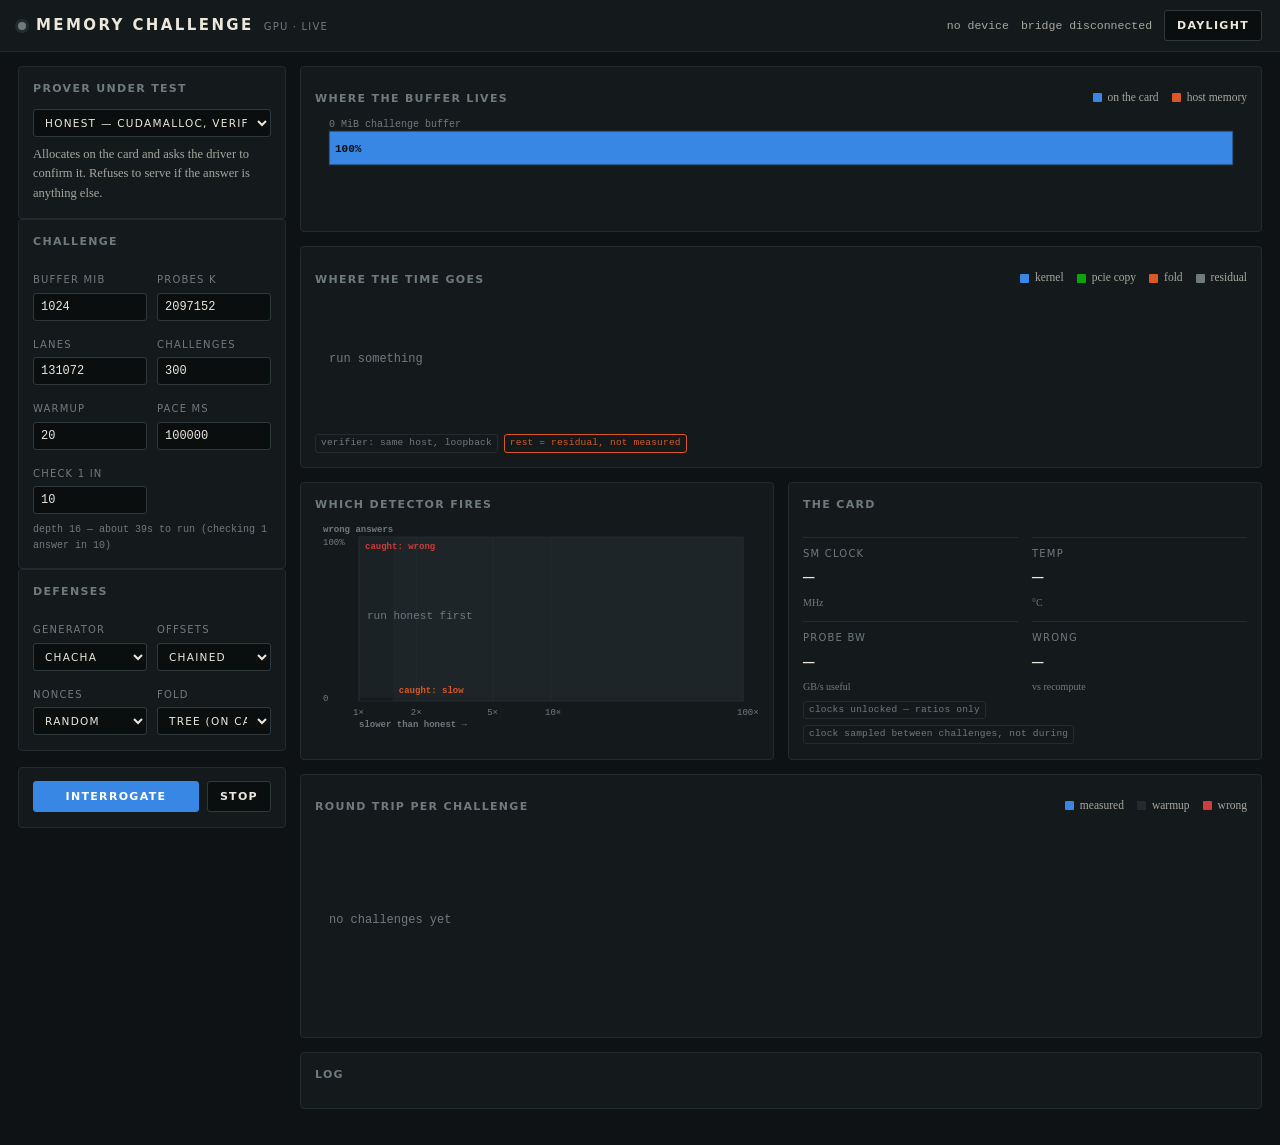
==== demo/static/gpu.html @ 89fce545 "feat: add GPU demo bridge and page; fix canvas height feedback loop bridge_gpu.py spawns the provers" ====
<!doctype html>
<html lang="en" data-theme="dark">
<head>
<meta charset="utf-8">
<meta name="viewport" content="width=device-width, initial-scale=1">
<title>memory challenge · gpu</title>
<link rel="icon" href="data:image/svg+xml,<svg xmlns='http://www.w3.org/2000/svg' viewBox='0 0 32 32'><rect width='32' height='32' rx='6' fill='%230a0e0f'/><g fill='%233987e5'><rect x='4' y='7' width='16' height='6'/><rect x='4' y='16' width='11' height='6'/></g><g fill='%23d95926'><rect x='21' y='7' width='7' height='6'/><rect x='16' y='16' width='12' height='6'/></g></svg>">
<link rel="stylesheet" href="app.css">
<link rel="stylesheet" href="gpu.css">
</head>
<body>
<div id="synthetic">SYNTHETIC DATA — NO GPU — NOT A MEASUREMENT</div>
<header class="rail">
  <div class="rail-id">
    <span class="led" id="led" aria-hidden="true"></span>
    <span class="rail-name">memory challenge</span>
    <span class="rail-role">gpu · live</span>
  </div>
  <div class="rail-right">
    <span class="rail-status" id="deviceText">no device</span>
    <span class="rail-status" id="statusText" role="status">idle</span>
    <button id="themeBtn" class="chip" type="button">daylight</button>
  </div>
</header>

<main>
  <aside class="col-controls">
    <section class="block">
      <h2 class="eyebrow">prover under test</h2>
      <label class="field">
        <select id="mode">
          <option value="honest" selected>honest — cudaMalloc, verified</option>
          <option value="partial">partial — holds it all, keeps a slice off-card</option>
          <option value="uvm">uvm — managed, pages migrate</option>
          <option value="zerocopy">zerocopy — all of it in host memory</option>
          <option value="fake">fake — invents what it doesn't hold</option>
        </select>
      </label>
      <p class="prose" id="modeHint"></p>

      <div class="knob" id="offloadKnob">
        <span class="lab">kept off the card <b class="num" id="offloadLabel">10%</b></span>
        <input type="range" id="offload" min="0" max="50" step="1" value="10">
      </div>
      <div class="knob" id="hogKnob">
        <span class="lab">hbm held hostage <b class="num" id="hogLabel">none</b></span>
        <input type="range" id="hog" min="0" max="16" step="1" value="0">
      </div>
      <div class="knob" id="fracKnob">
        <span class="lab">fraction actually held <b class="num" id="fracLabel">50%</b></span>
        <input type="range" id="frac" min="0" max="100" step="5" value="50">
      </div>
    </section>

    <section class="block">
      <h2 class="eyebrow">challenge</h2>
      <div class="pairs">
        <label class="field"><span class="lab">buffer mib</span><input class="num" type="number" id="mb" value="1024" min="1" max="262144"></label>
        <label class="field"><span class="lab">probes k</span><input class="num" type="number" id="k" value="2097152" min="1" max="16777216"></label>
        <label class="field"><span class="lab">lanes</span><input class="num" type="number" id="lanes" value="131072" min="1" max="262144"></label>
        <label class="field"><span class="lab">challenges</span><input class="num" type="number" id="n" value="300" min="1" max="20000"></label>
        <label class="field"><span class="lab">warmup</span><input class="num" type="number" id="warmup" value="20" min="0" max="20000"></label>
        <label class="field"><span class="lab">pace µs</span><input class="num" type="number" id="gap" value="100000" min="0" max="100000"></label>
        <label class="field"><span class="lab">check 1 in</span><input class="num" type="number" id="verify" value="10" min="1" max="1000"></label>
      </div>
      <p class="prose mini" id="geomHint"></p>
    </section>

    <section class="block">
      <h2 class="eyebrow">defenses</h2>
      <div class="pairs">
        <label class="field"><span class="lab">generator</span>
          <select id="gen"><option value="chacha" selected>chacha</option><option value="splitmix64">splitmix64 (weak)</option></select></label>
        <label class="field"><span class="lab">offsets</span>
          <select id="chain"><option value="dependent" selected>chained</option><option value="independent">independent (weak)</option></select></label>
        <label class="field"><span class="lab">nonces</span>
          <select id="nonce"><option value="random" selected>random</option><option value="sequential">sequential (weak)</option></select></label>
        <label class="field"><span class="lab">fold</span>
          <select id="fold"><option value="tree" selected>tree (on card)</option><option value="sequential">sequential (on host)</option></select></label>
      </div>
    </section>

    <section class="block actions">
      <button id="runBtn" class="go" type="button">Interrogate</button>
      <button id="stopBtn" class="chip" type="button">Stop</button>
    </section>
  </aside>

  <section class="col-instrument">
    <figure class="screen-frame">
      <div class="screen-top">
        <h2 class="eyebrow">where the buffer lives</h2>
        <div class="legend" id="resLegend"></div>
      </div>
      <canvas id="residency"></canvas>
      <div class="badge-row" id="resBadges"></div>
    </figure>

    <figure class="screen-frame">
      <div class="screen-top">
        <h2 class="eyebrow">where the time goes</h2>
        <div class="legend" id="timeLegend"></div>
      </div>
      <canvas id="timesplit"></canvas>
      <div class="badge-row">
        <span class="badge">verifier: same host, loopback</span>
        <span class="badge warn">rest = residual, not measured</span>
      </div>
    </figure>

    <div class="split">
      <figure class="screen-frame">
        <div class="screen-top"><h2 class="eyebrow">which detector fires</h2></div>
        <canvas id="detect"></canvas>
      </figure>

      <section class="block">
        <h2 class="eyebrow">the card</h2>
        <dl class="readouts">
          <div><dt class="lab">sm clock</dt><dd class="num" id="cSm">—</dd><dd class="foot">MHz</dd></div>
          <div><dt class="lab">temp</dt><dd class="num" id="cTemp">—</dd><dd class="foot">°C</dd></div>
          <div><dt class="lab">probe bw</dt><dd class="num" id="cGbps">—</dd><dd class="foot">GB/s useful</dd></div>
          <div><dt class="lab">wrong</dt><dd class="num" id="cErr">—</dd><dd class="foot">vs recompute</dd></div>
        </dl>
        <div class="badge-row" id="cardBadges"></div>
      </section>
    </div>

    <figure class="screen-frame">
      <div class="screen-top">
        <h2 class="eyebrow">round trip per challenge</h2>
        <div class="legend" id="latLegend"></div>
      </div>
      <canvas id="latency"></canvas>
    </figure>

    <section class="block log-panel">
      <h2 class="eyebrow">log</h2>
      <div class="log-scroll" id="log"></div>
    </section>
  </section>
</main>
<script src="gpu.js"></script>
</body>
</html>
---- demo/static/app.css ----
/* app.css — the demo dressed as what it actually is: a measuring instrument.
 *
 * Three faces, three jobs. Condensed grotesque for engraved panel labels, a
 * monospace for every measured number (tabular, so figures don't dance as they
 * update), and an old-style serif for the prose — this repo explains itself in
 * paragraphs, and that voice belongs to a lab notebook, not to UI chrome.
 *
 * The two data hues are the validated categorical pair (blue slot 1, orange
 * slot 2): they clear CVD separation and 3:1 against every surface used here,
 * which the obvious green/red pair does not (ΔE 4.1 under deuteranopia). They
 * mean one thing throughout:
 *      blue   = served from fast memory
 *      orange = went to storage
 *
 * A third hue (aqua) joins them for provers that hold the data NOWHERE. Three is
 * the ceiling: no five-hue set drawn from this palette clears the normal-vision
 * floor with every pair on screen at once, so the five prover modes are told
 * apart by hue FAMILY plus a marker shape per mode, never by hue alone.
 * Chrome stays achromatic so the data hues are the only saturated colour.
 */

:root {
  --face-label: "Avenir Next Condensed", "HelveticaNeue-CondensedBold",
                "Roboto Condensed", "Arial Narrow", system-ui, sans-serif;
  --face-num:   ui-monospace, "SF Mono", SFMono-Regular, Menlo, Consolas, monospace;
  --face-prose: "Iowan Old Style", "Palatino Linotype", Palatino, Georgia, serif;
}

:root[data-theme="dark"] {
  color-scheme: dark;
  --plane:   #0e1214;
  --panel:   #141a1c;
  --inset:   #0a0e0f;
  --ink:     #ece7dc;
  --ink-2:   #a8a79f;
  --muted:   #6f7a7d;
  --hair:    #232b2e;
  --axis:    #2f393c;
  --fast:    #3987e5;   /* holds it in fast memory */
  --slow:    #d95926;   /* reads it from storage */
  --none:    #199e70;   /* does not hold it at all */
  --critical:#d03b3b;
  --good:    #0ca30c;
  --glow:    0 0 0 1px #232b2e, inset 0 1px 0 rgba(236,231,220,.04);
}
:root[data-theme="light"] {
  color-scheme: light;
  --plane:   #f2f0ea;
  --panel:   #faf8f2;
  --inset:   #eeece4;
  --ink:     #14181a;
  --ink-2:   #4a5254;
  --muted:   #78807f;
  --hair:    #e2e0d6;
  --axis:    #cdcbc0;
  --fast:    #2a78d6;
  --slow:    #eb6834;
  --none:    #1baf7a;
  --critical:#c22f2f;
  --good:    #0a8a0a;
  --glow:    0 0 0 1px #e2e0d6, inset 0 1px 0 rgba(255,255,255,.6);
}

* { box-sizing: border-box; }
body {
  margin: 0; background: var(--plane); color: var(--ink);
  font-family: var(--face-prose); font-size: 14px; line-height: 1.55;
}

/* engraved labels: the instrument's silkscreen */
.eyebrow, .lab, .chip, .go, select, th, .rail-name, .rail-role, .hero-lab, .state {
  font-family: var(--face-label);
  text-transform: uppercase;
  letter-spacing: .12em;
}
.eyebrow {
  font-size: 11px; font-weight: 600; color: var(--muted);
  margin: 0 0 10px; display: block;
}
.lab { font-size: 10px; color: var(--muted); display: block; }
.num { font-family: var(--face-num); font-variant-numeric: tabular-nums; }
.prose { font-family: var(--face-prose); color: var(--ink-2); font-size: 12.5px; margin: 8px 0 0; }
.prose.inline { display: inline; margin: 0; text-transform: none; letter-spacing: 0; }

/* ── top rail ─────────────────────────────────────────────────────────── */
.rail {
  display: flex; align-items: center; justify-content: space-between; gap: 16px;
  padding: 10px 18px; background: var(--panel);
  border-bottom: 1px solid var(--hair); position: sticky; top: 0; z-index: 5;
}
.rail-id { display: flex; align-items: baseline; gap: 10px; }
.rail-name { font-size: 15px; font-weight: 600; letter-spacing: .16em; }
.rail-role { font-size: 10px; color: var(--muted); }
.rail-right { display: flex; align-items: center; gap: 12px; }
.rail-status { font-family: var(--face-num); font-size: 11.5px; color: var(--ink-2); }
.led {
  width: 8px; height: 8px; border-radius: 50%; background: var(--muted);
  box-shadow: 0 0 0 3px var(--hair); align-self: center;
}
.led.busy { background: var(--slow); box-shadow: 0 0 10px var(--slow), 0 0 0 3px var(--hair); animation: blink 1.2s infinite; }
.led.done { background: var(--fast); box-shadow: 0 0 10px var(--fast), 0 0 0 3px var(--hair); }
.led.err  { background: var(--critical); box-shadow: 0 0 10px var(--critical), 0 0 0 3px var(--hair); }
@keyframes blink { 50% { opacity: .3; } }

/* ── layout ───────────────────────────────────────────────────────────── */
main {
  display: grid; grid-template-columns: 268px minmax(0, 1fr);
  gap: 14px; padding: 14px 18px 36px; align-items: start;
}
.col-instrument { display: flex; flex-direction: column; gap: 14px; min-width: 0; }
.block {
  background: var(--panel); border: 1px solid var(--hair); border-radius: 4px;
  padding: 13px 14px 15px;
}
.block-head { display: flex; align-items: baseline; justify-content: space-between; gap: 8px 14px; flex-wrap: wrap; }
/* The legend must wrap inside the panel rather than run off its edge, so it has to
   be allowed to shrink below its content width. */
.block-head .legend { flex: 1 1 auto; min-width: 0; justify-content: flex-end; }
.split { display: grid; grid-template-columns: minmax(0, 1fr) minmax(0, 1fr); gap: 14px; }
.hero { display: grid; grid-template-columns: minmax(0, 1.35fr) minmax(260px, .65fr); gap: 14px; }
@media (max-width: 1180px) {
  main { grid-template-columns: 1fr; }
  .hero, .split { grid-template-columns: 1fr; }
}

/* ── controls ─────────────────────────────────────────────────────────── */
.field { display: block; margin: 12px 0 0; }
.field .lab { margin-bottom: 5px; }
.field .lab b { color: var(--ink); letter-spacing: 0; font-size: 12px; }
select, input[type="number"] {
  width: 100%; padding: 6px 7px; color: var(--ink); background: var(--inset);
  border: 1px solid var(--axis); border-radius: 3px; font-size: 12px;
}
select { font-size: 10.5px; }
input[type="number"] { font-family: var(--face-num); }
input[type="range"] { width: 100%; accent-color: var(--slow); margin: 2px 0 0; }
.pairs { display: grid; grid-template-columns: 1fr 1fr; gap: 4px 10px; }
.actions { display: flex; gap: 8px; margin-top: 16px; }
button {
  font-size: 11px; font-weight: 600; cursor: pointer; border-radius: 3px;
  padding: 8px 12px; border: 1px solid var(--axis);
  background: var(--inset); color: var(--ink);
}
button.go { background: var(--fast); border-color: var(--fast); color: #fff; flex: 1; }
button.small { padding: 5px 9px; margin-top: 10px; }
button:disabled { opacity: .4; cursor: default; }
button:hover:not(:disabled) { filter: brightness(1.12); }
:focus-visible { outline: 2px solid var(--fast); outline-offset: 2px; }

/* ── the screen: signature element ────────────────────────────────────── */
.screen-frame {
  margin: 0; padding: 13px 14px 14px; background: var(--panel);
  border: 1px solid var(--hair); border-radius: 4px;
}
.screen-top { display: flex; align-items: baseline; justify-content: space-between; gap: 10px; }
.screen-top .eyebrow { margin-bottom: 8px; }
.engrave { font-size: 10px; color: var(--muted); letter-spacing: .04em; }
#pagemap {
  width: 100%; display: block; background: var(--inset);
  border: 1px solid var(--axis); border-radius: 2px; box-shadow: var(--glow);
}
/* Canvases MUST carry an explicit CSS height. With only a height attribute a
   canvas lays out at its intrinsic 300xH ratio, so a full-width one becomes
   absurdly tall and the page grows with it. */
canvas { width: 100%; display: block; touch-action: none; }
#pagemap  { height: 420px; }
#latency  { height: 240px; }
#collapse { height: 200px; }
/* GPU page. A canvas with no CSS height falls back to its own bitmap height,
   which is the thing the script is setting — so leaving these out lets the
   element grow every frame. */
#hbm      { height: 120px; }
#split    { height: 200px; }
@media (max-width: 1180px) { #pagemap { height: 340px; } }

/* ── verdict ──────────────────────────────────────────────────────────── */
.verdict {
  background: var(--panel); border: 1px solid var(--hair); border-radius: 4px;
  padding: 13px 14px 15px; display: flex; flex-direction: column;
}
.state {
  font-size: 12px; font-weight: 600; margin: 0; color: var(--ink-2);
  padding-bottom: 10px; border-bottom: 1px solid var(--hair);
}
.state.holding { color: var(--fast); }
.state.storage { color: var(--slow); }
.state.wrong   { color: var(--critical); }
.hero-num { margin: 14px 0 0; }
.hero-num b {
  display: block; font-size: 54px; line-height: .95; font-weight: 500;
  letter-spacing: -.02em;
}
.hero-lab { display: block; font-size: 10.5px; color: var(--muted); margin-top: 7px; }
.readouts {
  margin: auto 0 0; padding-top: 14px; display: grid; gap: 11px 14px;
  grid-template-columns: 1fr 1fr;
}
.readouts > div { border-top: 1px solid var(--hair); padding-top: 8px; }
.readouts dd { margin: 2px 0 0; font-size: 19px; }
.readouts dd.foot { font-size: 10px; color: var(--muted); font-family: var(--face-prose); }
.readouts dd.alarm { color: var(--critical); }

/* ── legends: identity is never colour alone ──────────────────────────── */
.legend {
  display: flex; gap: 13px; flex-wrap: wrap; margin-top: 9px;
  font-family: var(--face-prose); font-size: 11.5px; color: var(--ink-2);
}
.legend span { display: inline-flex; align-items: center; gap: 6px; white-space: nowrap; }
.legend i { width: 9px; height: 9px; border-radius: 1px; background: currentColor; flex: none; }
.legend .badge {
  color: var(--critical); border: 1px solid var(--critical);
  border-radius: 2px; padding: 0 6px; font-family: var(--face-label);
  font-size: 10px; letter-spacing: .1em; text-transform: uppercase;
}

/* ── ledger ───────────────────────────────────────────────────────────── */
.log-scroll { overflow: auto; max-height: 244px; margin-top: 2px; }
table.ledger { width: 100%; border-collapse: collapse; font-family: var(--face-num); font-size: 11.5px; font-variant-numeric: tabular-nums; }
table.ledger th {
  position: sticky; top: 0; background: var(--panel); text-align: left;
  font-size: 9.5px; font-weight: 600; color: var(--muted);
  padding: 4px 8px; border-bottom: 1px solid var(--axis);
}
table.ledger td { padding: 2px 8px; border-bottom: 1px solid var(--hair); white-space: nowrap; color: var(--ink-2); }
table.ledger td:first-child { color: var(--muted); }
table.ledger tr.bad td { color: var(--critical); }
table.ledger tr.warm td { color: var(--muted); }
.v-ok::before { content: "✓ "; }
.v-bad::before { content: "✕ "; }

/* ── process output ───────────────────────────────────────────────────── */
.log-panel summary { cursor: pointer; }
.log-panel summary::marker { color: var(--muted); }
#log {
  margin: 10px 0 0; max-height: 200px; overflow: auto; font-size: 11px;
  color: var(--ink-2); white-space: pre-wrap;
}

/* ── tooltip ──────────────────────────────────────────────────────────── */
.tip {
  position: fixed; z-index: 20; pointer-events: none; font-size: 11.5px; line-height: 1.5;
  background: var(--panel); color: var(--ink); border: 1px solid var(--axis);
  border-radius: 3px; padding: 6px 9px; box-shadow: 0 8px 26px rgba(0,0,0,.35);
}
.tip b { font-weight: 600; }
.tip .k { color: var(--muted); }

@media (prefers-reduced-motion: reduce) {
  .led.busy { animation: none; }
}
---- demo/static/gpu.css ----
/* gpu.css — styles specific to the GPU page, loaded after app.css.
 *
 * Every canvas gets an explicit height here. That is not cosmetic: a canvas
 * with no CSS height falls back to its own bitmap height, which the drawing
 * code sets, so the element grows on every redraw until the tab dies. The CSS
 * box has to be the authority. */
#residency { height: 96px; }
#timesplit { height: 132px; }
#detect    { height: 210px; }
#latency   { height: 200px; }

/* A caveat you can see without reading a paragraph. */
.badge {
  display: inline-flex; align-items: center; gap: 4px;
  font-family: var(--face-num); font-size: 9.5px; letter-spacing: .02em;
  color: var(--muted); border: 1px solid var(--hair); border-radius: 3px;
  padding: 1px 5px; white-space: nowrap;
}
.badge.warn { color: var(--slow); border-color: var(--slow); }
.badge-row { display: flex; gap: 6px; flex-wrap: wrap; margin-top: 6px; }

/* Shown only when the page is being fed by fake_feed.py, so a recording made
 * against synthetic data can never be mistaken for a measurement. */
#synthetic {
  display: none; background: var(--slow); color: #12080a;
  font-family: var(--face-num); font-size: 11px; font-weight: 700;
  letter-spacing: .08em; text-align: center; padding: 3px;
}
#synthetic.on { display: block; }

.screen-top .legend { margin-left: auto; }
.mini { font-family: var(--face-num); font-size: 10px; color: var(--muted); }
.knob { margin-top: 8px; }
.knob input[type=range] { width: 100%; }
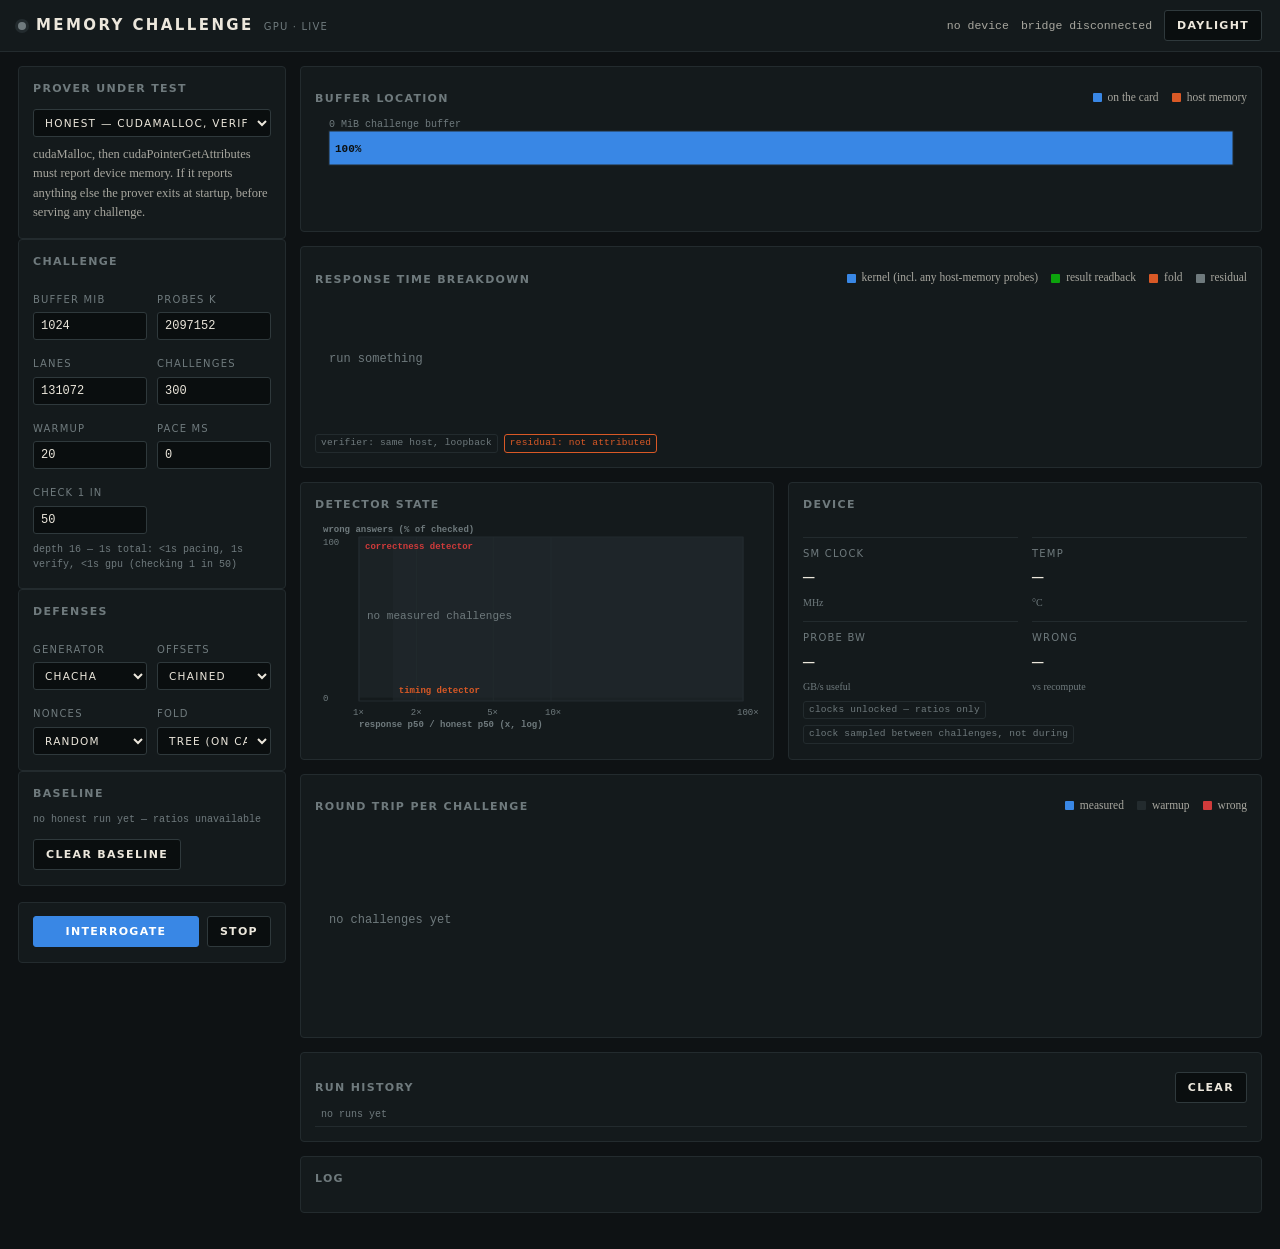
==== commit afd38b5b: "demo: record runs to disk, fix detector denominator, retarget reserve slider Six changes to the GPU " ====
--- a/demo/static/gpu.html
+++ b/demo/static/gpu.html
@@ -30,24 +30,24 @@
       <label class="field">
         <select id="mode">
           <option value="honest" selected>honest — cudaMalloc, verified</option>
-          <option value="partial">partial — holds it all, keeps a slice off-card</option>
-          <option value="uvm">uvm — managed, pages migrate</option>
-          <option value="zerocopy">zerocopy — all of it in host memory</option>
-          <option value="fake">fake — invents what it doesn't hold</option>
+          <option value="partial">partial — slice served from host memory</option>
+          <option value="uvm">uvm — cudaMallocManaged, pages migrate</option>
+          <option value="zerocopy">zerocopy — whole buffer in host memory</option>
+          <option value="fake">fake — fabricates the withheld part</option>
         </select>
       </label>
       <p class="prose" id="modeHint"></p>
 
       <div class="knob" id="offloadKnob">
-        <span class="lab">kept off the card <b class="num" id="offloadLabel">10%</b></span>
+        <span class="lab">host-resident fraction <b class="num" id="offloadLabel">10%</b></span>
         <input type="range" id="offload" min="0" max="50" step="1" value="10">
       </div>
       <div class="knob" id="hogKnob">
-        <span class="lab">hbm held hostage <b class="num" id="hogLabel">none</b></span>
+        <span class="lab">free hbm after reserve <b class="num" id="hogLabel">all</b></span>
         <input type="range" id="hog" min="0" max="16" step="1" value="0">
       </div>
       <div class="knob" id="fracKnob">
-        <span class="lab">fraction actually held <b class="num" id="fracLabel">50%</b></span>
+        <span class="lab">fraction held <b class="num" id="fracLabel">50%</b></span>
         <input type="range" id="frac" min="0" max="100" step="5" value="50">
       </div>
     </section>
@@ -60,8 +60,8 @@
         <label class="field"><span class="lab">lanes</span><input class="num" type="number" id="lanes" value="131072" min="1" max="262144"></label>
         <label class="field"><span class="lab">challenges</span><input class="num" type="number" id="n" value="300" min="1" max="20000"></label>
         <label class="field"><span class="lab">warmup</span><input class="num" type="number" id="warmup" value="20" min="0" max="20000"></label>
-        <label class="field"><span class="lab">pace µs</span><input class="num" type="number" id="gap" value="100000" min="0" max="100000"></label>
-        <label class="field"><span class="lab">check 1 in</span><input class="num" type="number" id="verify" value="10" min="1" max="1000"></label>
+        <label class="field"><span class="lab">pace µs</span><input class="num" type="number" id="gap" value="0" min="0" max="100000"></label>
+        <label class="field"><span class="lab">check 1 in</span><input class="num" type="number" id="verify" value="50" min="1" max="1000"></label>
       </div>
       <p class="prose mini" id="geomHint"></p>
     </section>
@@ -80,6 +80,13 @@
       </div>
     </section>
 
+    <section class="block">
+      <h2 class="eyebrow">baseline</h2>
+      <p class="prose mini" id="baseText">no honest run yet</p>
+      <div class="badge-row" id="baseBadges"></div>
+      <button id="clearBaseBtn" class="chip" type="button">Clear baseline</button>
+    </section>
+
     <section class="block actions">
       <button id="runBtn" class="go" type="button">Interrogate</button>
       <button id="stopBtn" class="chip" type="button">Stop</button>
@@ -89,7 +96,7 @@
   <section class="col-instrument">
     <figure class="screen-frame">
       <div class="screen-top">
-        <h2 class="eyebrow">where the buffer lives</h2>
+        <h2 class="eyebrow">buffer location</h2>
         <div class="legend" id="resLegend"></div>
       </div>
       <canvas id="residency"></canvas>
@@ -98,24 +105,24 @@
 
     <figure class="screen-frame">
       <div class="screen-top">
-        <h2 class="eyebrow">where the time goes</h2>
+        <h2 class="eyebrow">response time breakdown</h2>
         <div class="legend" id="timeLegend"></div>
       </div>
       <canvas id="timesplit"></canvas>
       <div class="badge-row">
         <span class="badge">verifier: same host, loopback</span>
-        <span class="badge warn">rest = residual, not measured</span>
+        <span class="badge warn">residual: not attributed</span>
       </div>
     </figure>
 
     <div class="split">
       <figure class="screen-frame">
-        <div class="screen-top"><h2 class="eyebrow">which detector fires</h2></div>
+        <div class="screen-top"><h2 class="eyebrow">detector state</h2></div>
         <canvas id="detect"></canvas>
       </figure>
 
       <section class="block">
-        <h2 class="eyebrow">the card</h2>
+        <h2 class="eyebrow">device</h2>
         <dl class="readouts">
           <div><dt class="lab">sm clock</dt><dd class="num" id="cSm">—</dd><dd class="foot">MHz</dd></div>
           <div><dt class="lab">temp</dt><dd class="num" id="cTemp">—</dd><dd class="foot">°C</dd></div>
@@ -134,6 +141,14 @@
       <canvas id="latency"></canvas>
     </figure>
 
+    <figure class="screen-frame">
+      <div class="screen-top">
+        <h2 class="eyebrow">run history</h2>
+        <button id="clearHistBtn" class="chip" type="button">Clear</button>
+      </div>
+      <div class="hist-scroll"><table class="hist" id="hist"></table></div>
+    </figure>
+
     <section class="block log-panel">
       <h2 class="eyebrow">log</h2>
       <div class="log-scroll" id="log"></div>
--- a/demo/static/gpu.css
+++ b/demo/static/gpu.css
@@ -32,3 +32,23 @@
 .mini { font-family: var(--face-num); font-size: 10px; color: var(--muted); }
 .knob { margin-top: 8px; }
 .knob input[type=range] { width: 100%; }
+
+/* Run history. Fixed height with its own scroll so the table can never push
+ * the page taller — the same reason every canvas above is pinned. */
+.hist-scroll { max-height: 190px; overflow: auto; }
+table.hist {
+  width: 100%; border-collapse: collapse;
+  font-family: var(--face-num); font-size: 10px;
+}
+table.hist th {
+  position: sticky; top: 0; background: var(--panel, #0f1518);
+  text-align: left; font-weight: 600; color: var(--muted);
+  padding: 3px 6px; border-bottom: 1px solid var(--hair);
+}
+table.hist td {
+  padding: 3px 6px; border-bottom: 1px solid var(--hair);
+  color: var(--ink); white-space: nowrap;
+}
+table.hist td.muted { color: var(--muted); }
+table.hist .bad { color: var(--critical); }
+#clearBaseBtn, #clearHistBtn { margin-top: 6px; }
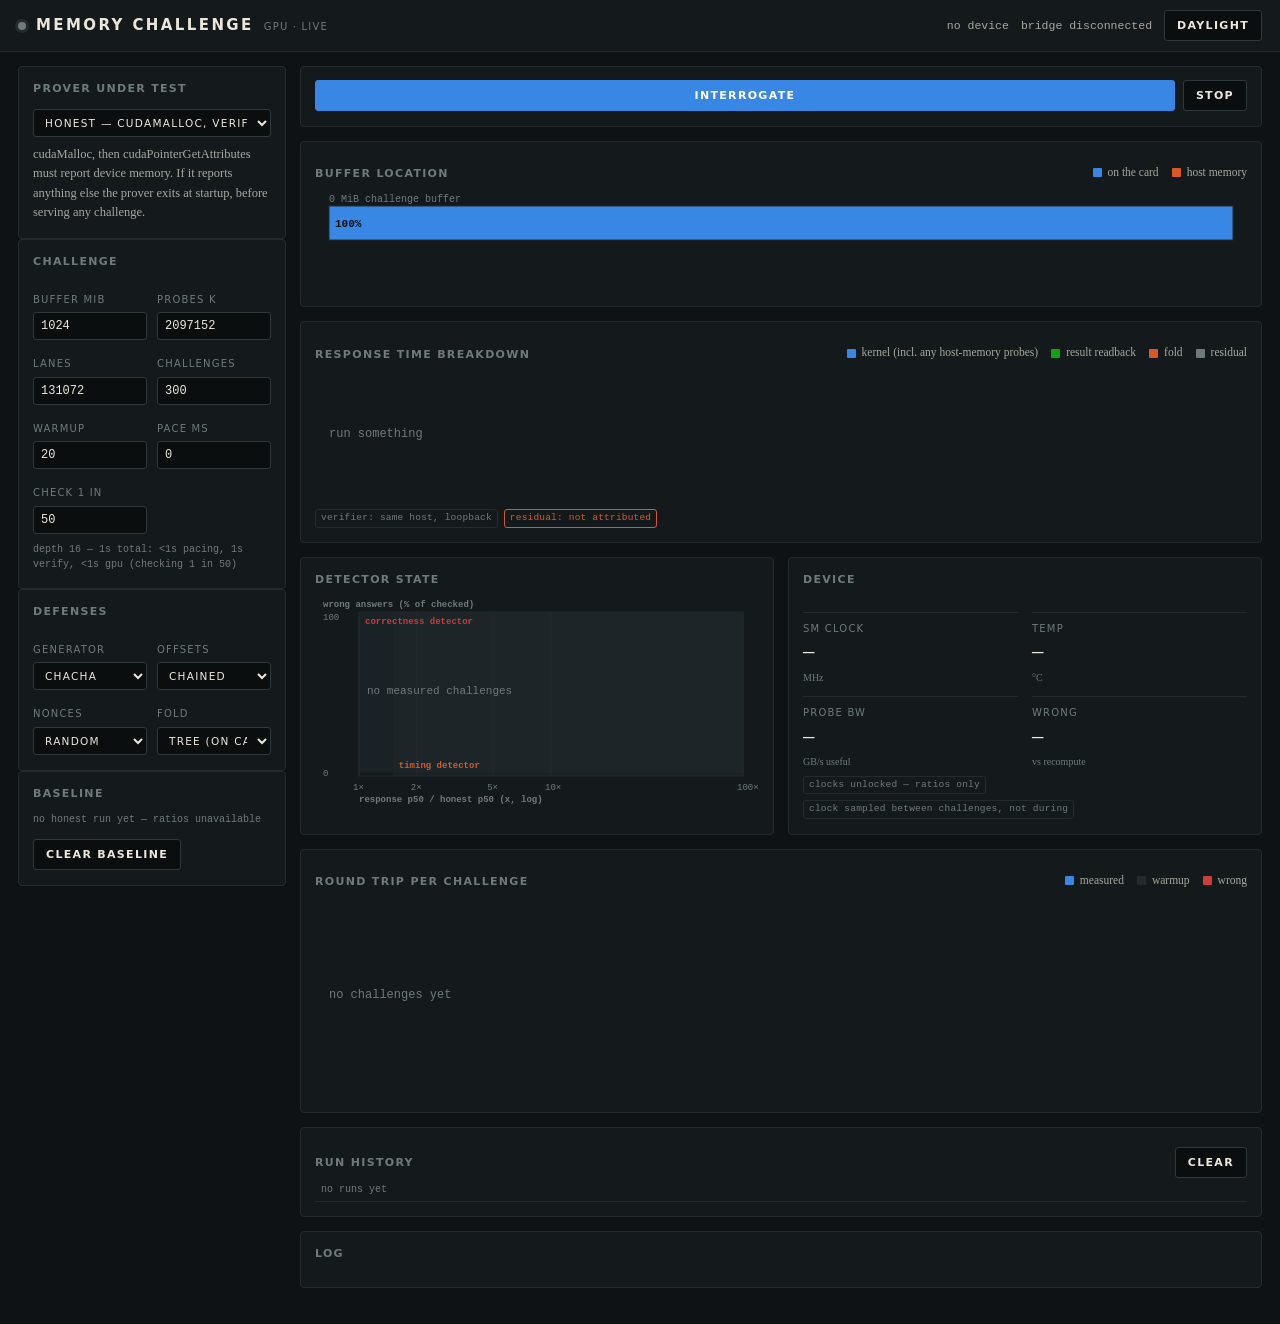
==== commit a80e0f4b: "demo: move Interrogate and Stop to the top of the instrument column The run buttons sat at the botto" ====
--- a/demo/static/gpu.html
+++ b/demo/static/gpu.html
@@ -87,13 +87,13 @@
       <button id="clearBaseBtn" class="chip" type="button">Clear baseline</button>
     </section>
 
+  </aside>
+
+  <section class="col-instrument">
     <section class="block actions">
       <button id="runBtn" class="go" type="button">Interrogate</button>
       <button id="stopBtn" class="chip" type="button">Stop</button>
     </section>
-  </aside>
-
-  <section class="col-instrument">
     <figure class="screen-frame">
       <div class="screen-top">
         <h2 class="eyebrow">buffer location</h2>
--- a/demo/static/gpu.css
+++ b/demo/static/gpu.css
@@ -52,3 +52,8 @@
 table.hist td.muted { color: var(--muted); }
 table.hist .bad { color: var(--critical); }
 #clearBaseBtn, #clearHistBtn { margin-top: 6px; }
+
+/* The run buttons sit at the top of the instrument column. app.css gives
+ * .actions a top margin for its old place under the controls; here the
+ * column's own gap already spaces it. */
+.col-instrument > .actions { margin-top: 0; }
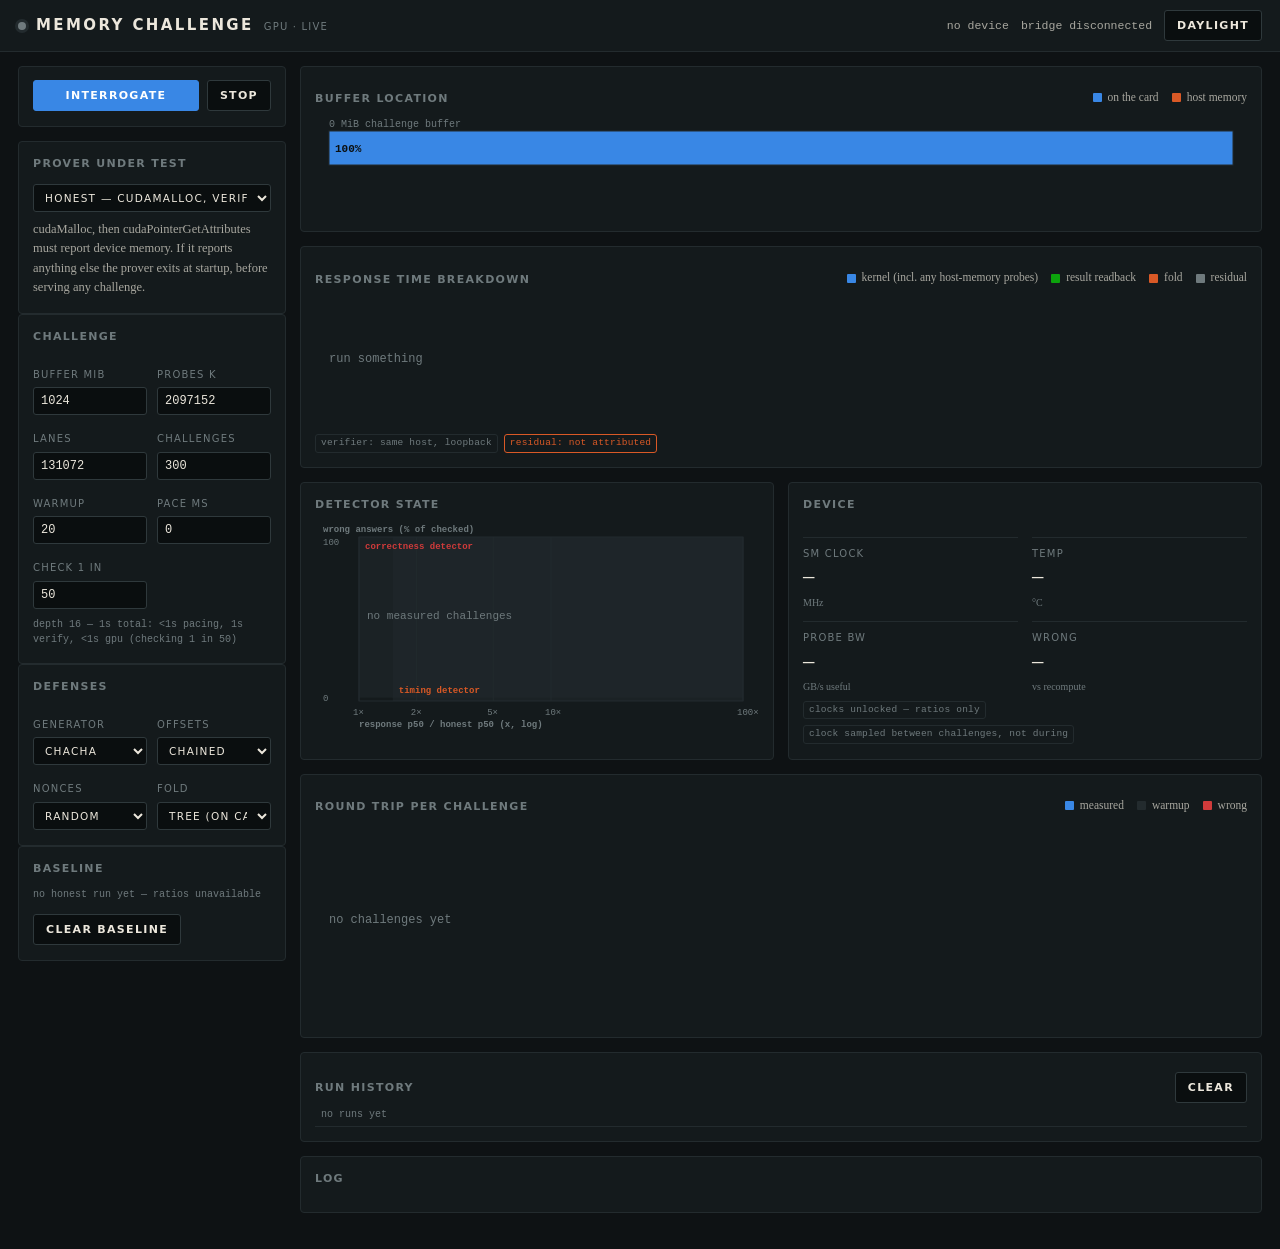
==== commit 51ee0ea9: "demo: put Interrogate and Stop at the top of the controls column Supersedes the previous commit, whi" ====
--- a/demo/static/gpu.html
+++ b/demo/static/gpu.html
@@ -25,6 +25,10 @@
 
 <main>
   <aside class="col-controls">
+    <section class="block actions">
+      <button id="runBtn" class="go" type="button">Interrogate</button>
+      <button id="stopBtn" class="chip" type="button">Stop</button>
+    </section>
     <section class="block">
       <h2 class="eyebrow">prover under test</h2>
       <label class="field">
@@ -90,10 +94,6 @@
   </aside>
 
   <section class="col-instrument">
-    <section class="block actions">
-      <button id="runBtn" class="go" type="button">Interrogate</button>
-      <button id="stopBtn" class="chip" type="button">Stop</button>
-    </section>
     <figure class="screen-frame">
       <div class="screen-top">
         <h2 class="eyebrow">buffer location</h2>
--- a/demo/static/gpu.css
+++ b/demo/static/gpu.css
@@ -53,7 +53,7 @@
 table.hist .bad { color: var(--critical); }
 #clearBaseBtn, #clearHistBtn { margin-top: 6px; }
 
-/* The run buttons sit at the top of the instrument column. app.css gives
- * .actions a top margin for its old place under the controls; here the
- * column's own gap already spaces it. */
-.col-instrument > .actions { margin-top: 0; }
+/* The run buttons lead the controls column. app.css gives .actions a top
+ * margin for its old place under the last control; at the top it needs the
+ * space below instead, matching the 14px gap between the other panels. */
+.col-controls > .actions { margin: 0 0 14px; }
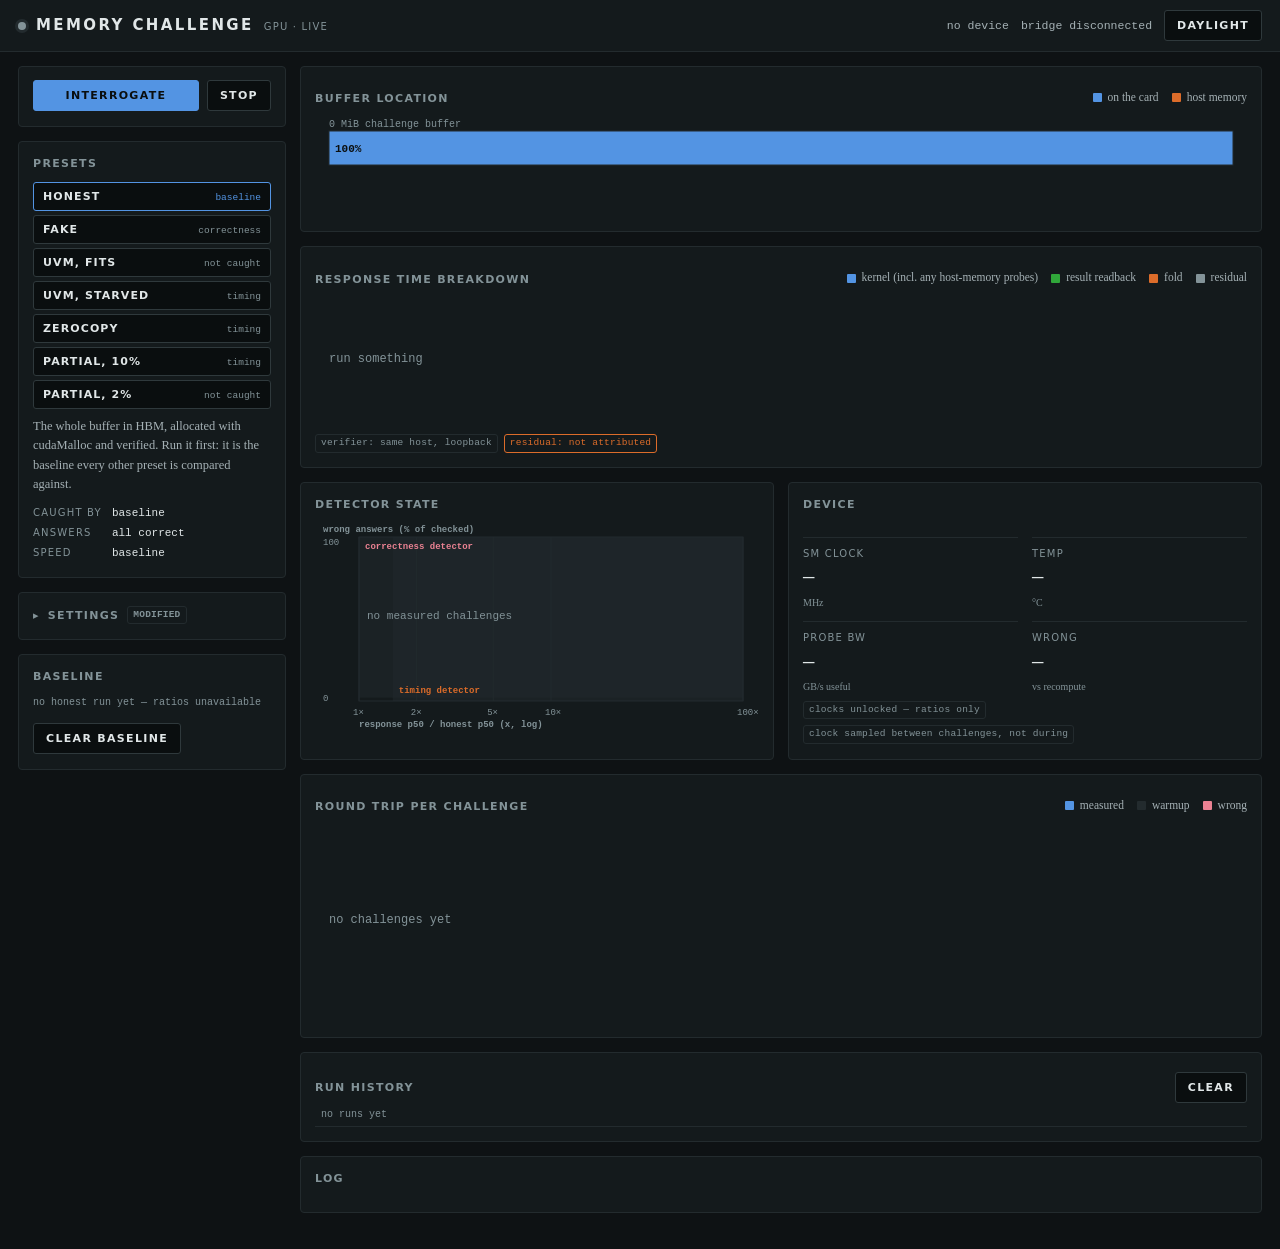
==== commit 0e99c36b: "demo: add cheat presets and fold the controls into a settings panel Each preset sets every control t" ====
--- a/demo/static/gpu.html
+++ b/demo/static/gpu.html
@@ -30,7 +30,16 @@
       <button id="stopBtn" class="chip" type="button">Stop</button>
     </section>
     <section class="block">
-      <h2 class="eyebrow">prover under test</h2>
+      <h2 class="eyebrow">presets</h2>
+      <div class="presets" id="presets"></div>
+      <p class="prose" id="presetHint"></p>
+      <dl class="expect" id="presetExpect"></dl>
+    </section>
+
+    <details class="adv" id="adv">
+      <summary class="block">settings <span class="badge" id="customBadge" hidden>modified</span></summary>
+    <section class="block">
+      <h2 class="eyebrow">prover</h2>
       <label class="field">
         <select id="mode">
           <option value="honest" selected>honest — cudaMalloc, verified</option>
@@ -83,6 +92,8 @@
           <select id="fold"><option value="tree" selected>tree (on card)</option><option value="sequential">sequential (on host)</option></select></label>
       </div>
     </section>
+
+    </details>
 
     <section class="block">
       <h2 class="eyebrow">baseline</h2>
--- a/demo/static/app.css
+++ b/demo/static/app.css
@@ -26,22 +26,30 @@
   --face-prose: "Iowan Old Style", "Palatino Linotype", Palatino, Georgia, serif;
 }
 
+/* Dark theme. The neutrals share the surfaces' cool hue (195) so the three
+ * text levels read as one family, and each is set by contrast on --panel
+ * rather than by eye: --ink 14:1, --ink-2 8:1, --muted 5.5:1. --muted carries
+ * every label, tick, and legend at 9-11px, so it sits well above the 4.5:1
+ * floor. The accents keep their hues and meanings but share a lightness
+ * (~5.6:1), so none of them shouts. --critical is the exception on purpose:
+ * rose and lighter (6.8:1), because it sits next to --slow in the residency
+ * bar and at equal lightness red and orange blur together. */
 :root[data-theme="dark"] {
   color-scheme: dark;
   --plane:   #0e1214;
   --panel:   #141a1c;
   --inset:   #0a0e0f;
-  --ink:     #ece7dc;
-  --ink-2:   #a8a79f;
-  --muted:   #6f7a7d;
+  --ink:     #e1e7e8;
+  --ink-2:   #a5b1b5;
+  --muted:   #839398;
   --hair:    #232b2e;
   --axis:    #2f393c;
-  --fast:    #3987e5;   /* holds it in fast memory */
-  --slow:    #d95926;   /* reads it from storage */
-  --none:    #199e70;   /* does not hold it at all */
-  --critical:#d03b3b;
-  --good:    #0ca30c;
-  --glow:    0 0 0 1px #232b2e, inset 0 1px 0 rgba(236,231,220,.04);
+  --fast:    #5394e3;   /* holds it in fast memory */
+  --slow:    #dc6c2a;   /* reads it from storage */
+  --none:    #29a47b;   /* does not hold it at all */
+  --critical:#eb8293;
+  --good:    #30a73a;
+  --glow:    0 0 0 1px #232b2e, inset 0 1px 0 rgba(225,231,232,.04);
 }
 :root[data-theme="light"] {
   color-scheme: light;
@@ -142,6 +150,8 @@
   background: var(--inset); color: var(--ink);
 }
 button.go { background: var(--fast); border-color: var(--fast); color: #fff; flex: 1; }
+/* White on the dark theme's lighter blue is 3.1:1; the page's own ink on it is 6.2:1. */
+:root[data-theme="dark"] button.go { color: var(--inset); }
 button.small { padding: 5px 9px; margin-top: 10px; }
 button:disabled { opacity: .4; cursor: default; }
 button:hover:not(:disabled) { filter: brightness(1.12); }
--- a/demo/static/gpu.css
+++ b/demo/static/gpu.css
@@ -57,3 +57,33 @@
  * margin for its old place under the last control; at the top it needs the
  * space below instead, matching the 14px gap between the other panels. */
 .col-controls > .actions { margin: 0 0 14px; }
+
+/* Presets lead the controls; every knob they set lives in the collapsed
+ * settings panel below, so a demo shows a named configuration and nothing to
+ * fiddle with unless you open it. */
+.col-controls { display: flex; flex-direction: column; gap: 14px; }
+.col-controls > .actions { margin: 0; }
+.presets { display: flex; flex-direction: column; gap: 4px; }
+button.preset {
+  display: flex; justify-content: space-between; align-items: baseline; gap: 8px;
+  width: 100%; text-align: left; padding: 7px 9px;
+  font-family: var(--face-label); text-transform: uppercase; letter-spacing: .1em;
+}
+button.preset .by {
+  font-family: var(--face-num); text-transform: none; letter-spacing: 0;
+  font-size: 9.5px; font-weight: 500; color: var(--muted);
+}
+button.preset[aria-pressed="true"] { border-color: var(--fast); }
+button.preset[aria-pressed="true"] .by { color: var(--fast); }
+.expect { display: grid; grid-template-columns: auto 1fr; gap: 3px 10px; margin: 10px 0 0; }
+.expect dt { font-family: var(--face-label); text-transform: uppercase; letter-spacing: .12em; font-size: 10px; color: var(--muted); }
+.expect dd { margin: 0; font-family: var(--face-num); font-size: 11px; color: var(--ink); }
+.adv > summary.block {
+  cursor: pointer; list-style: none; display: flex; align-items: center; gap: 8px;
+  font-family: var(--face-label); text-transform: uppercase; letter-spacing: .12em;
+  font-size: 11px; font-weight: 600; color: var(--muted);
+}
+.adv > summary.block::-webkit-details-marker { display: none; }
+.adv > summary.block::before { content: "▸"; }
+.adv[open] > summary.block::before { content: "▾"; }
+.adv[open] { display: flex; flex-direction: column; gap: 14px; }
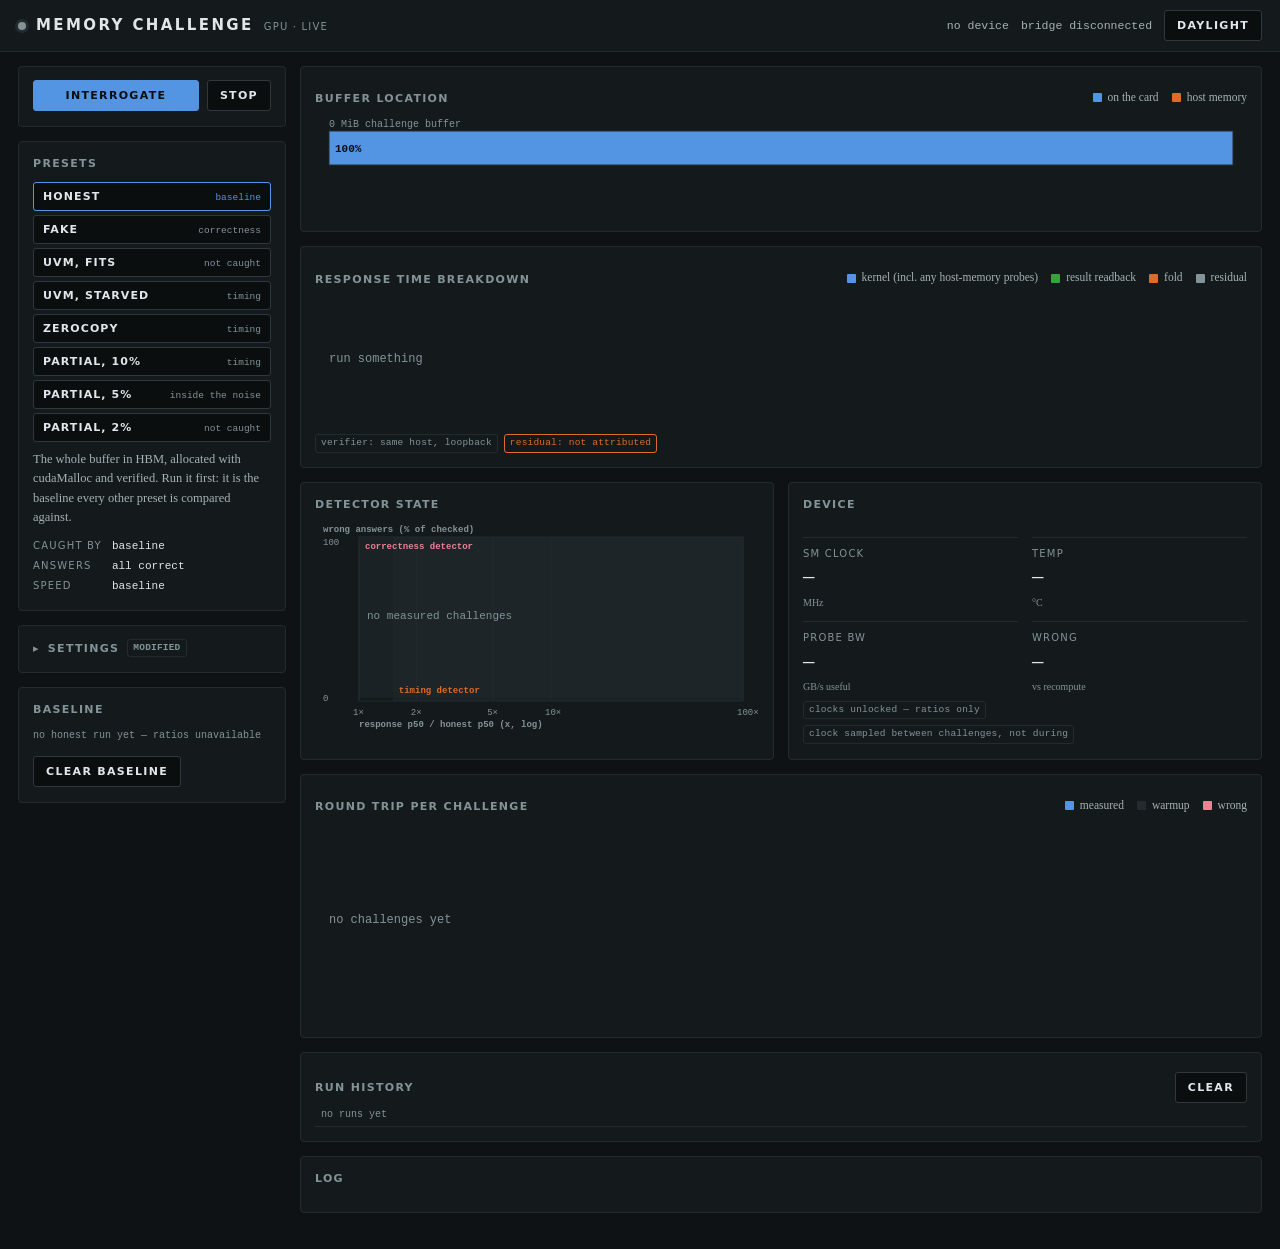
==== commit 05518a40: "Make argon2d the GPU demo's default generator The GPU provers now serve build mode, so the demo can " ====
--- a/demo/static/gpu.html
+++ b/demo/static/gpu.html
@@ -83,7 +83,7 @@
       <h2 class="eyebrow">defenses</h2>
       <div class="pairs">
         <label class="field"><span class="lab">generator</span>
-          <select id="gen"><option value="chacha" selected>chacha</option><option value="splitmix64">splitmix64 (weak)</option></select></label>
+          <select id="gen"><option value="argon2d" selected>argon2d</option><option value="chacha">chacha</option><option value="splitmix64">splitmix64 (weak)</option></select></label>
         <label class="field"><span class="lab">offsets</span>
           <select id="chain"><option value="dependent" selected>chained</option><option value="independent">independent (weak)</option></select></label>
         <label class="field"><span class="lab">nonces</span>
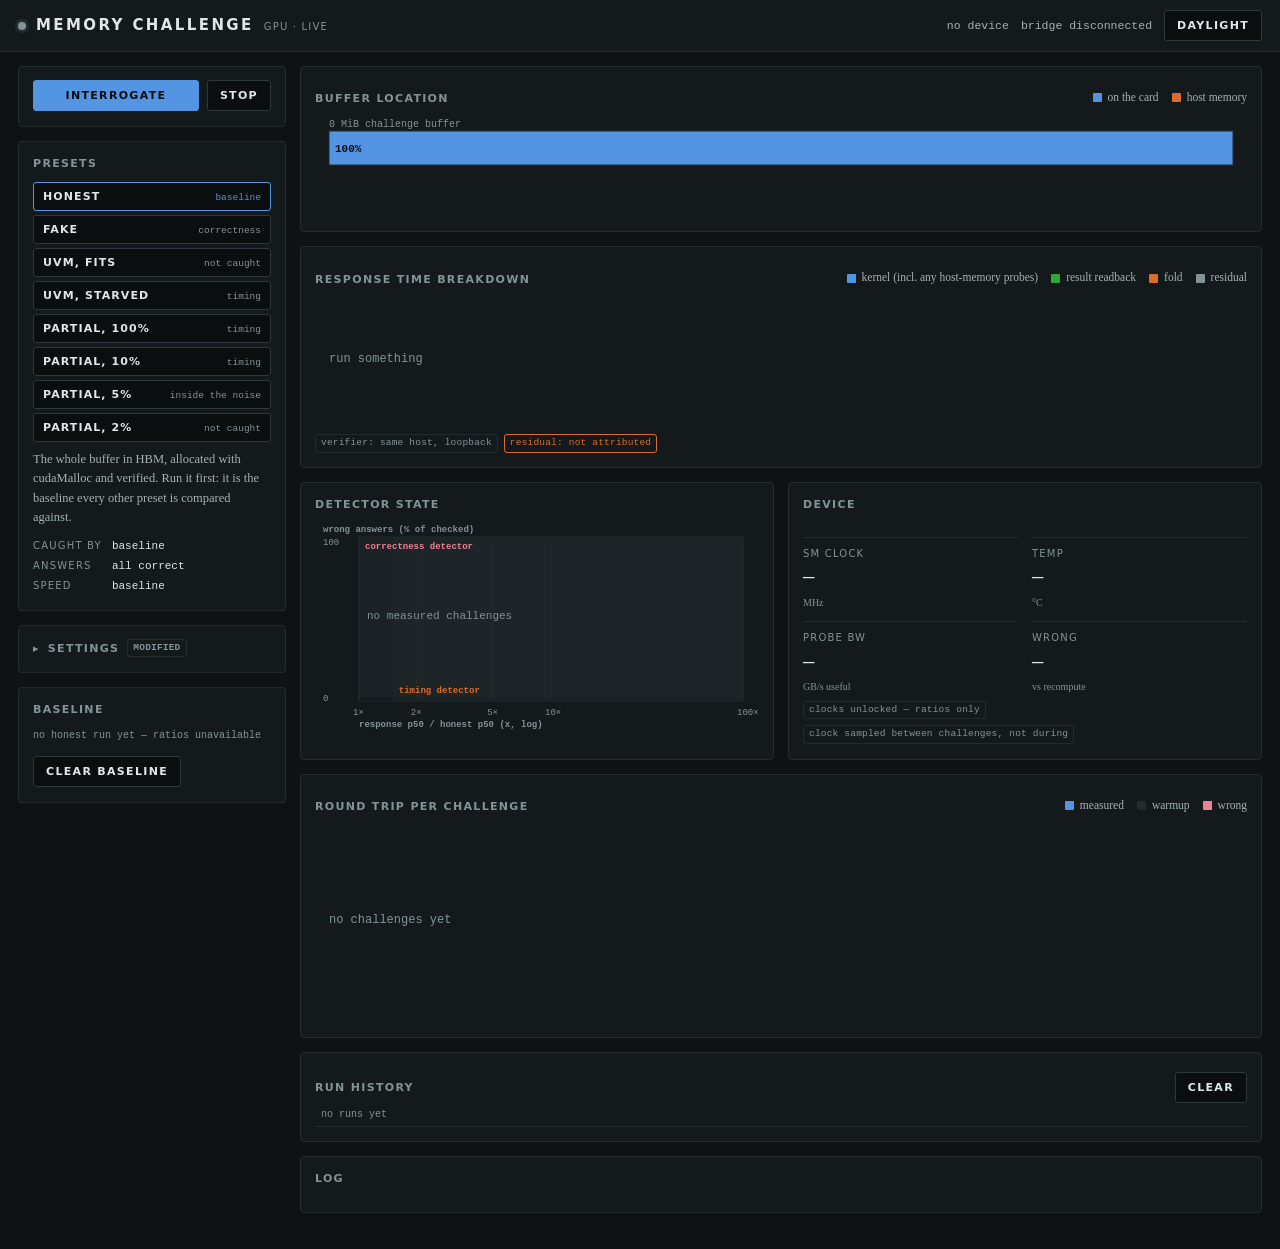
==== commit d34c91a9: "Move the GPU demo and sweep onto the remaining modes The demo's host-memory preset is partial at 100" ====
--- a/demo/static/gpu.html
+++ b/demo/static/gpu.html
@@ -45,7 +45,6 @@
           <option value="honest" selected>honest — cudaMalloc, verified</option>
           <option value="partial">partial — slice served from host memory</option>
           <option value="uvm">uvm — cudaMallocManaged, pages migrate</option>
-          <option value="zerocopy">zerocopy — whole buffer in host memory</option>
           <option value="fake">fake — fabricates the withheld part</option>
         </select>
       </label>
@@ -53,11 +52,11 @@
 
       <div class="knob" id="offloadKnob">
         <span class="lab">host-resident fraction <b class="num" id="offloadLabel">10%</b></span>
-        <input type="range" id="offload" min="0" max="50" step="1" value="10">
+        <input type="range" id="offload" min="0" max="100" step="1" value="10">
       </div>
-      <div class="knob" id="hogKnob">
-        <span class="lab">free hbm after reserve <b class="num" id="hogLabel">all</b></span>
-        <input type="range" id="hog" min="0" max="16" step="1" value="0">
+      <div class="knob" id="freeKnob">
+        <span class="lab">free hbm after reserve <b class="num" id="freeLabel">all</b></span>
+        <input type="range" id="free" min="0" max="16" step="1" value="0">
       </div>
       <div class="knob" id="fracKnob">
         <span class="lab">fraction held <b class="num" id="fracLabel">50%</b></span>
--- a/demo/static/app.css
+++ b/demo/static/app.css
@@ -89,6 +89,9 @@
 .num { font-family: var(--face-num); font-variant-numeric: tabular-nums; }
 .prose { font-family: var(--face-prose); color: var(--ink-2); font-size: 12.5px; margin: 8px 0 0; }
 .prose.inline { display: inline; margin: 0; text-transform: none; letter-spacing: 0; }
+/* The page changed the generator on the operator's behalf: set it apart so it
+ * reads as a notice, not as more description. */
+.prose.gen-note { color: var(--ink); border-left: 2px solid var(--slow); padding-left: 8px; }
 
 /* ── top rail ─────────────────────────────────────────────────────────── */
 .rail {
